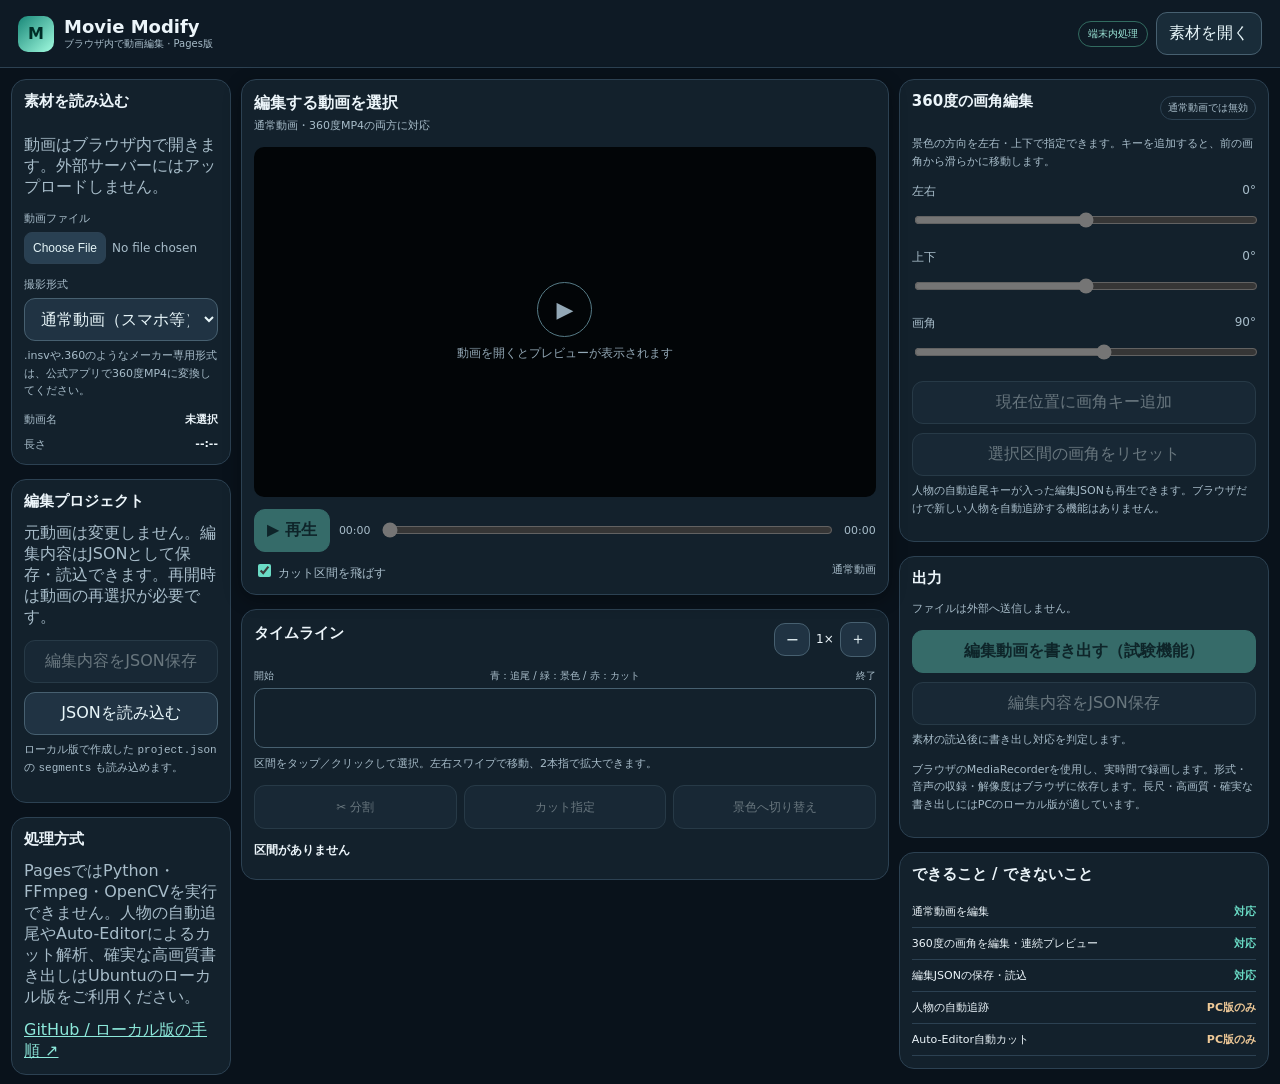
==== docs/index.html @ 2fd2be6a "Add static GitHub Pages video editor for iPhone and desktop" ====
<!doctype html>
<html lang="ja">
<head>
  <meta charset="utf-8">
  <meta name="viewport" content="width=device-width,initial-scale=1,viewport-fit=cover">
  <meta name="color-scheme" content="dark">
  <title>Movie Modify — ブラウザ編集</title>
  <meta name="description" content="動画を外部へ送信せず、スマホとPCで編集できるMovie Modify Pages版。">
  <link rel="stylesheet" href="./pages.css">
</head>
<body>
<header class="topbar">
  <div class="brand"><div class="mark">M</div><div><strong>Movie Modify</strong><small>ブラウザ内で動画編集 · Pages版</small></div></div>
  <div class="top-actions"><span class="local-pill">端末内処理</span><button id="openFile" class="subtle">素材を開く</button></div>
</header>
<div class="app-layout">
  <aside class="sidebar" id="sidebar">
    <section class="panel">
      <div class="panel-heading"><h2>素材を読み込む</h2><button id="closeLibrary" class="subtle mobile-library">閉じる</button></div>
      <p class="muted">動画はブラウザ内で開きます。外部サーバーにはアップロードしません。</p>
      <label class="input-label" for="fileInput">動画ファイル</label>
      <input id="fileInput" type="file" accept="video/*,.mp4,.mov,.m4v,.webm,.mkv">
      <label class="input-label" for="projection">撮影形式</label>
      <select id="projection"><option value="flat">通常動画（スマホ等）</option><option value="equirect">360度動画（2:1 MP4）</option></select>
      <p class="small muted">.insvや.360のようなメーカー専用形式は、公式アプリで360度MP4に変換してください。</p>
      <div class="info-grid"><div><span>動画名</span><strong id="fileName">未選択</strong></div><div><span>長さ</span><strong id="durationText">--:--</strong></div></div>
    </section>
    <section class="panel">
      <h2>編集プロジェクト</h2>
      <p class="muted">元動画は変更しません。編集内容はJSONとして保存・読込できます。再開時は動画の再選択が必要です。</p>
      <div class="stack-actions"><button id="saveJson" disabled>編集内容をJSON保存</button><label class="file-button" for="projectInput">JSONを読み込む<input id="projectInput" type="file" accept=".json,application/json"></label></div>
      <p class="small muted">ローカル版で作成した <code>project.json</code> の <code>segments</code> も読み込めます。</p>
    </section>
    <section class="panel desktop-info">
      <h2>処理方式</h2>
      <p class="muted">PagesではPython・FFmpeg・OpenCVを実行できません。人物の自動追尾やAuto-Editorによるカット解析、確実な高画質書き出しはUbuntuのローカル版をご利用ください。</p>
      <a href="https://github.com/kameusagiyahoo/movie_modify" rel="noopener noreferrer" target="_blank">GitHub / ローカル版の手順 ↗</a>
    </section>
  </aside>
  <main class="workspace">
    <section class="viewer panel">
      <div class="viewer-heading"><div><h1 id="projectTitle">編集する動画を選択</h1><p id="videoInfo" class="small muted">通常動画・360度MP4の両方に対応</p></div><button class="subtle mobile-library" id="toggleLibrary">素材 / JSON</button></div>
      <div class="player-surface" id="playerSurface">
        <div class="empty-state" id="emptyState"><div class="play-circle">▶</div><p>動画を開くとプレビューが表示されます</p></div>
        <video id="sourceVideo" playsinline preload="metadata" crossorigin="anonymous"></video>
        <canvas id="previewCanvas" width="960" height="540"></canvas>
      </div>
      <div class="playback">
        <button id="playPause" class="primary" disabled>▶ 再生</button>
        <span id="currentTime" class="clock">00:00</span><input id="seek" type="range" value="0" step="0.05" min="0" max="1" disabled aria-label="再生位置">
        <span id="totalTime" class="clock">00:00</span>
      </div>
      <div class="playback-options"><label><input id="skipCuts" type="checkbox" checked> カット区間を飛ばす</label><span id="viewerMode" class="small muted">通常動画</span></div>
    </section>
    <nav class="mobile-tabs" aria-label="編集機能" id="mobileTabs"><button data-tab="timeline" class="active">タイムライン</button><button data-tab="camera">画角</button><button data-tab="output">保存・出力</button></nav>
    <section class="panel timeline-panel" data-panel="timeline">
      <div class="panel-heading"><h2>タイムライン</h2><div class="zoom"><button id="zoomOut" aria-label="縮小">−</button><span id="zoomText">1×</span><button id="zoomIn" aria-label="拡大">＋</button></div></div>
      <div class="ruler"><span>開始</span><span>青：追尾 / 緑：景色 / 赤：カット</span><span>終了</span></div>
      <div class="timeline-viewport" id="timelineViewport"><div class="timeline" id="timeline"></div></div>
      <div class="muted small timeline-note">区間をタップ／クリックして選択。左右スワイプで移動、2本指で拡大できます。</div>
      <div class="edit-actions"><button id="split" disabled>✂ 分割</button><button id="toggleKeep" disabled>カット指定</button><button id="scenery" disabled>景色へ切り替え</button></div>
      <div class="segment-meta"><strong id="selectionInfo">区間がありません</strong><span id="summaryInfo" class="small muted"></span></div>
      <div id="segmentList" class="segment-list"></div>
    </section>
  </main>
  <aside class="inspector">
    <section class="panel camera-panel" data-panel="camera">
      <div class="panel-heading"><h2>360度の画角編集</h2><span class="chip" id="angleChip">通常動画では無効</span></div>
      <p class="small muted">景色の方向を左右・上下で指定できます。キーを追加すると、前の画角から滑らかに移動します。</p>
      <div class="field"><label for="yaw">左右 <output id="yawLabel">0°</output></label><input id="yaw" type="range" min="-180" max="180" step="1" value="0" disabled></div>
      <div class="field"><label for="pitch">上下 <output id="pitchLabel">0°</output></label><input id="pitch" type="range" min="-85" max="85" step="1" value="0" disabled></div>
      <div class="field"><label for="fov">画角 <output id="fovLabel">90°</output></label><input id="fov" type="range" min="40" max="130" step="1" value="90" disabled></div>
      <div class="stack-actions"><button id="setKey" disabled>現在位置に画角キー追加</button><button id="resetView" disabled>選択区間の画角をリセット</button></div>
      <p class="small muted">人物の自動追尾キーが入った編集JSONも再生できます。ブラウザだけで新しい人物を自動追跡する機能はありません。</p>
    </section>
    <section class="panel output-panel" data-panel="output">
      <h2>出力</h2><p class="small muted">ファイルは外部へ送信しません。</p>
      <div class="stack-actions"><button id="exportVideo" class="primary" disabled>編集動画を書き出す（試験機能）</button><button id="saveJsonBottom" disabled>編集内容をJSON保存</button></div>
      <p id="exportSupport" class="small muted">ブラウザの動画録画対応を確認中です。</p>
      <p class="small muted">ブラウザのMediaRecorderを使用し、実時間で録画します。形式・音声の収録・解像度はブラウザに依存します。長尺・高画質・確実な書き出しにはPCのローカル版が適しています。</p>
      <a id="downloadVideo" class="download hidden" download>完成動画を保存</a>
    </section>
    <section class="panel">
      <h2>できること / できないこと</h2>
      <div class="feature-row"><span>通常動画を編集</span><b>対応</b></div><div class="feature-row"><span>360度の画角を編集・連続プレビュー</span><b>対応</b></div><div class="feature-row"><span>編集JSONの保存・読込</span><b>対応</b></div><div class="feature-row"><span>人物の自動追跡</span><b class="limited">PC版のみ</b></div><div class="feature-row"><span>Auto-Editor自動カット</span><b class="limited">PC版のみ</b></div>
    </section>
  </aside>
</div>
<footer class="mobile-actions" id="mobileActions"><button data-action="split">分割</button><button data-action="cut">残す／カット</button><button data-action="scenery">景色</button><button data-action="save" class="primary">JSON保存</button></footer>
<div id="status" class="status hidden" role="status"></div>
<script src="./live_preview.js"></script>
<script src="./pages.js" defer></script>
</body>
</html>
---- docs/pages.css ----
:root{color-scheme:dark;font-family:system-ui,-apple-system,"Hiragino Kaku Gothic ProN",Meiryo,sans-serif;background:#09121b;color:#ecf5fa;--panel:#13212c;--edge:#2c4152;--muted:#a8bdca;--mint:#6adbc5;--blue:#3978ac;--green:#268879;--red:#884d56}
*{box-sizing:border-box}body{margin:0;min-height:100vh}button,input,select{font:inherit}button,select,.file-button{background:#203343;color:#e9f7fa;border:1px solid #476070;border-radius:11px;padding:10px 12px;cursor:pointer}button:hover,.file-button:hover{border-color:var(--mint)}button:disabled{opacity:.4;cursor:default}button.primary{background:var(--mint);color:#082b27;border-color:var(--mint);font-weight:750}button.subtle{background:#192c39}button:focus-visible,input:focus-visible,select:focus-visible{outline:2px solid var(--mint);outline-offset:2px}a{color:#8ce8da}code{font-family:ui-monospace,monospace}h1,h2,p{margin:0}h1{font-size:16px;line-height:1.4}h2{font-size:15px;margin-bottom:12px}.muted{color:var(--muted)}.small{font-size:11px;line-height:1.6}.topbar{display:flex;justify-content:space-between;gap:12px;align-items:center;padding:12px 18px;border-bottom:1px solid var(--edge);background:#0e1a25}.brand{display:flex;align-items:center;gap:10px}.brand strong{display:block;font-size:18px}.brand small{display:block;font-size:10px;color:var(--muted)}.mark{display:grid;place-items:center;background:linear-gradient(135deg,#188778,#a2fce0);border-radius:10px;width:36px;height:36px;color:#002d27;font-weight:900}.top-actions{display:flex;gap:8px;align-items:center}.local-pill{font-size:10px;color:#9be5d7;border:1px solid #326b60;padding:5px 9px;border-radius:20px}.app-layout{max-width:1800px;margin:auto;display:grid;grid-template-columns:265px minmax(0,1.65fr) minmax(265px,.75fr);gap:14px;padding:15px}.sidebar,.workspace,.inspector{min-width:0;display:flex;flex-direction:column;gap:14px}.panel{min-width:0;border:1px solid var(--edge);background:var(--panel);border-radius:15px;padding:14px}.panel>p{margin:6px 0 12px}.input-label{display:block;font-size:11px;color:var(--muted);margin:13px 0 6px}input[type=file],select{width:100%;min-width:0}input[type=file]{font-size:12px;color:var(--muted)}input[type=file]::file-selector-button{padding:8px;background:#294052;color:#e4f4f7;border:1px solid var(--edge);border-radius:8px;margin-right:6px}.info-grid{display:grid;gap:10px;margin-top:12px}.info-grid div{display:flex;justify-content:space-between;gap:8px}.info-grid span{color:var(--muted);font-size:11px}.info-grid strong{font-size:11px;overflow-wrap:anywhere;text-align:right}.stack-actions{display:grid;gap:9px}.stack-actions button,.stack-actions label{width:100%;text-align:center}.file-button{display:block;position:relative}.file-button input{position:absolute;opacity:0;width:1px;height:1px;pointer-events:none}.viewer-heading,.panel-heading{display:flex;justify-content:space-between;align-items:center;gap:8px;margin-bottom:12px}.viewer-heading p{margin-top:3px}.viewer-heading h1{overflow-wrap:anywhere}.viewer{position:sticky;top:12px;z-index:2;box-shadow:0 5px 18px #0005}.player-surface{aspect-ratio:16/9;background:#020507;position:relative;border-radius:10px;overflow:hidden;display:grid;place-items:center}#sourceVideo,#previewCanvas{position:absolute;inset:0;width:100%;height:100%;object-fit:contain}#sourceVideo{display:none}#previewCanvas{display:none}.player-surface.flat #sourceVideo{display:block}.player-surface.equirect #previewCanvas{display:block}.player-surface.equirect #sourceVideo{display:block;opacity:0;width:1px;height:1px;pointer-events:none}.empty-state{text-align:center;color:#93a8b6;padding:20px;font-size:12px}.play-circle{display:grid;place-items:center;border:1px solid #567b86;border-radius:50%;width:55px;height:55px;margin:0 auto 8px;font-size:22px}.playback{display:flex;gap:9px;align-items:center;margin-top:12px}.playback input[type=range]{flex:1;min-width:0}.clock{font-size:11px;color:var(--muted);white-space:nowrap;font-variant-numeric:tabular-nums}.playback-options{display:flex;justify-content:space-between;gap:8px;margin-top:9px;font-size:12px;color:var(--muted)}.playback-options input{accent-color:var(--mint)}.zoom{display:flex;align-items:center;gap:6px}.zoom button{padding:6px 9px;min-width:36px}.zoom span{font-size:12px;font-variant-numeric:tabular-nums}.ruler{display:flex;justify-content:space-between;color:var(--muted);font-size:10px;margin:12px 0 5px}.timeline-viewport{overflow-x:auto;overflow-y:hidden;overscroll-behavior-x:contain;border:1px solid #476070;border-radius:10px;scrollbar-width:thin;touch-action:pan-x}.timeline{height:58px;min-width:100%;display:flex;position:relative}.clip{position:relative;border:0;border-right:1px solid #0a1721;border-radius:0;min-height:58px;display:grid;place-items:center;white-space:nowrap;font-size:10px;padding:0;min-width:1px;flex:none;background:var(--green);color:#fff;overflow:hidden}.clip.follow{background:var(--blue)}.clip.cut{background:var(--red)}.clip.selected{outline:3px solid #e6f7f4;outline-offset:-3px}.clip span{pointer-events:none}.playhead{position:absolute;height:100%;width:2px;background:#fff;top:0;left:0;pointer-events:none;z-index:3;box-shadow:0 0 1px #000}.playhead:before{content:"";position:absolute;top:0;left:-4px;width:10px;height:10px;background:#fff;border-radius:2px}.timeline-note{margin-top:7px}.edit-actions{display:grid;grid-template-columns:repeat(3,minmax(0,1fr));gap:7px;margin:13px 0}.edit-actions button{min-height:44px;padding:9px 3px;font-size:12px}.segment-meta{display:flex;justify-content:space-between;align-items:center;gap:8px;margin-bottom:8px}.segment-meta strong{font-size:12px}.segment-list{display:grid;gap:5px;max-height:250px;overflow:auto}.segment-item{display:grid;grid-template-columns:26px 1fr auto;align-items:center;gap:6px;font-size:12px;text-align:left;min-height:42px;padding:8px}.segment-item.selected{border-color:var(--mint)}.segment-item small{color:var(--muted)}.camera-panel .field{display:grid;gap:4px;margin:13px 0}.field label{display:flex;justify-content:space-between;color:var(--muted);font-size:12px}.field input{width:100%;accent-color:var(--mint);min-height:28px}.chip{border:1px solid var(--edge);padding:4px 7px;border-radius:20px;font-size:10px;color:var(--muted)}.download{display:block;padding:12px;text-align:center;border-radius:9px;background:#214d44;margin-top:12px}.feature-row{display:flex;justify-content:space-between;gap:10px;font-size:11px;padding:8px 0;border-bottom:1px solid var(--edge)}.feature-row b{color:var(--mint);white-space:nowrap}.feature-row .limited{color:#efc997}.hidden{display:none!important}.status{position:fixed;z-index:50;left:50%;bottom:28px;transform:translateX(-50%);max-width:calc(100vw - 30px);background:#17413a;color:#fff;border:1px solid var(--mint);padding:12px 16px;border-radius:12px;font-size:12px;box-shadow:0 7px 25px #000a}.mobile-tabs,.mobile-actions,.mobile-library{display:none}.viewer #projectTitle{max-width:55ch}
@media(max-width:1300px){.app-layout{grid-template-columns:220px minmax(0,1.4fr) minmax(245px,.8fr);gap:10px;padding:11px}.panel{padding:12px}}
@media(max-width:1000px){.app-layout{grid-template-columns:220px 1fr}.inspector{grid-column:2;display:grid;grid-template-columns:1fr 1fr}.viewer{position:relative;top:auto}}
@media(max-width:730px){.topbar{padding:8px 10px}.brand strong{font-size:16px}.brand small{font-size:9px}.mark{width:31px;height:31px}.local-pill{display:none}.top-actions button{padding:8px;font-size:11px}.app-layout{display:flex;flex-direction:column;padding:9px 9px calc(92px + env(safe-area-inset-bottom));gap:7px}.sidebar{display:none}body.library-open .sidebar{display:flex;position:fixed;z-index:40;top:0;bottom:0;right:0;left:0;background:#09121b;padding:16px 12px;overflow:auto}.workspace,.inspector{display:contents}.panel{padding:12px;border-radius:12px}.viewer{order:1;position:sticky;top:0;z-index:18;padding:8px;background:#0d1d29;box-shadow:0 5px 20px #0008}.viewer-heading{margin-bottom:7px}.viewer-heading h1{font-size:13px}.viewer-heading p{font-size:10px}.viewer .player-surface{max-height:37vh}.viewer .playback{margin-top:7px}.viewer .playback button{min-width:70px;padding:9px 5px}.mobile-library{display:block;font-size:11px;white-space:nowrap}.mobile-tabs{display:grid;order:2;grid-template-columns:repeat(3,1fr);gap:5px}.mobile-tabs button{min-height:43px;padding:8px 3px;font-size:12px}.mobile-tabs .active{background:var(--mint);color:#092824;font-weight:750}.timeline-panel{order:3}.camera-panel{order:4}.output-panel{order:5}.inspector>.panel:last-child{display:none}body[data-tab="timeline"] .camera-panel,body[data-tab="timeline"] .output-panel,body[data-tab="camera"] .timeline-panel,body[data-tab="camera"] .output-panel,body[data-tab="output"] .timeline-panel,body[data-tab="output"] .camera-panel{display:none}.timeline{height:64px}.clip{min-height:64px}.segment-list{max-height:240px}.edit-actions{display:none}.mobile-actions{position:fixed;z-index:30;left:0;right:0;bottom:0;display:grid;grid-template-columns:repeat(4,1fr);gap:5px;padding:8px max(9px,env(safe-area-inset-right)) calc(8px + env(safe-area-inset-bottom)) max(9px,env(safe-area-inset-left));background:#0f202be8;backdrop-filter:blur(12px);border-top:1px solid var(--edge)}.mobile-actions button{padding:7px 3px;min-height:44px;font-size:11px}.status{bottom:calc(84px + env(safe-area-inset-bottom))}}
@media(max-width:390px){.playback{gap:5px}.clock{font-size:10px}.viewer-heading p{display:none}}
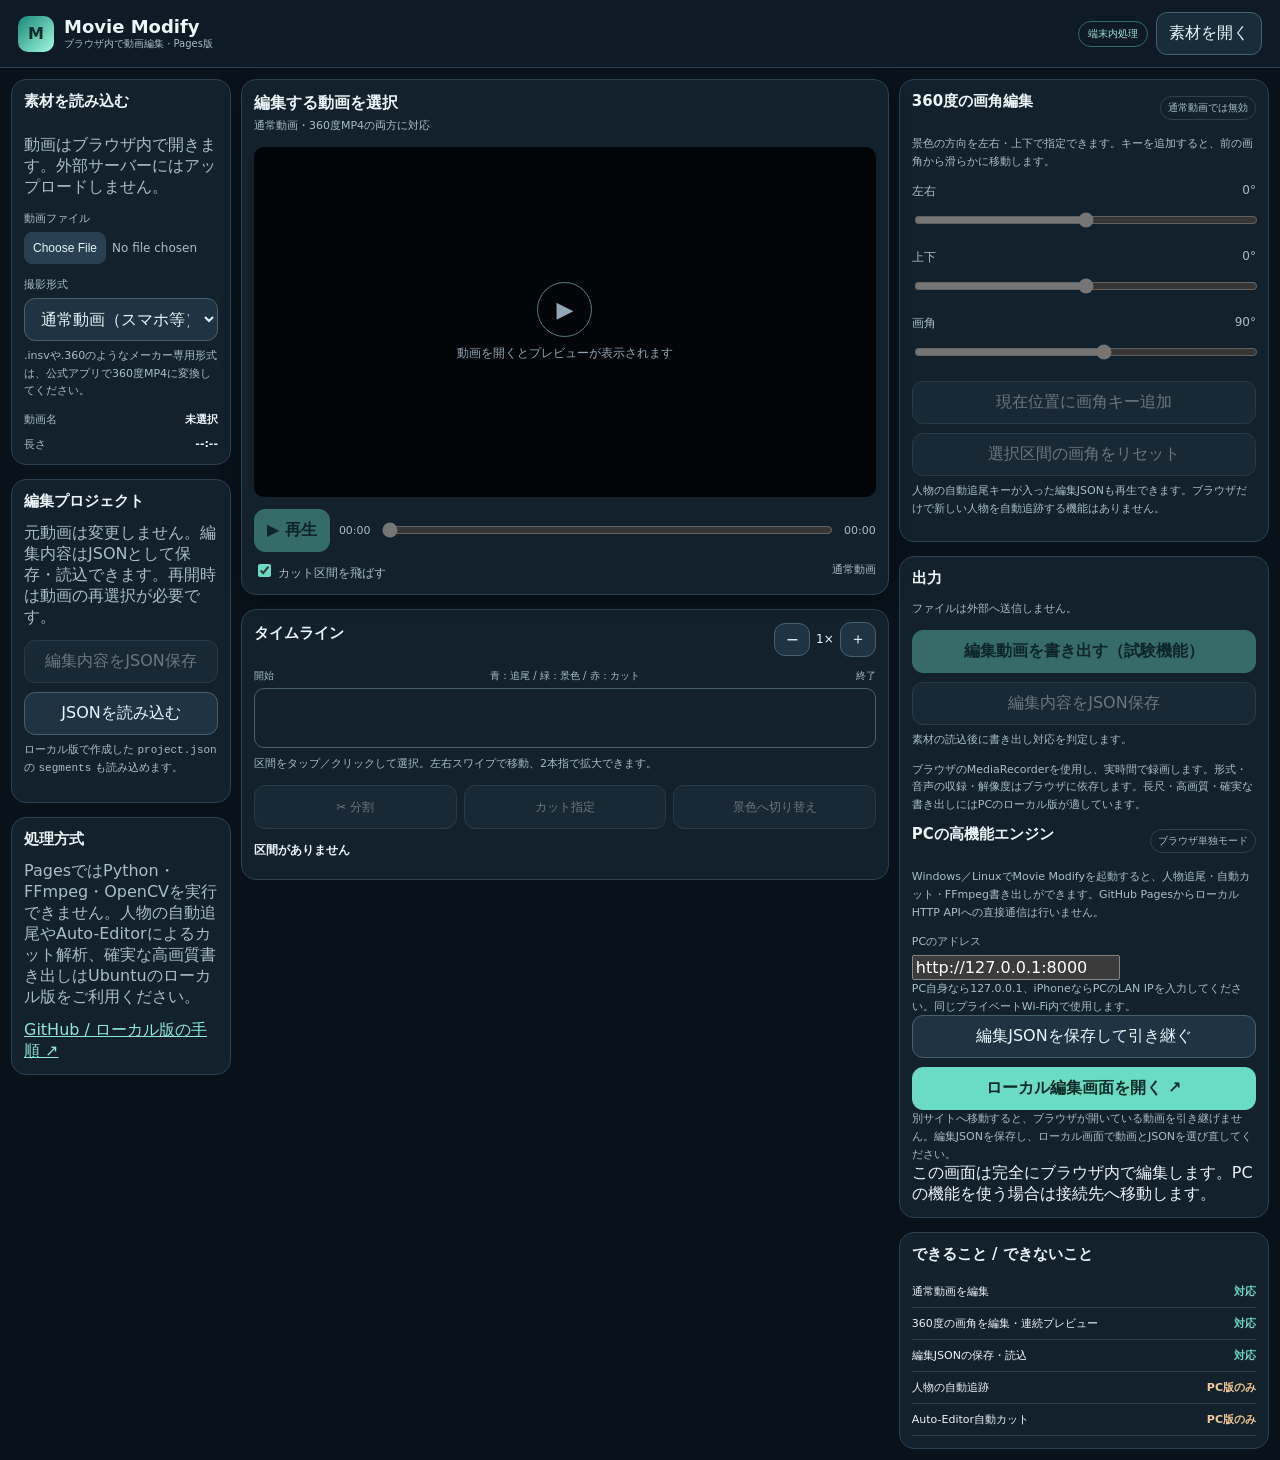
==== commit aea6eb62: "Add explicit PC connection and native processing controls to Pages editor" ====
--- a/docs/index.html
+++ b/docs/index.html
@@ -79,6 +79,40 @@
       <p id="exportSupport" class="small muted">ブラウザの動画録画対応を確認中です。</p>
       <p class="small muted">ブラウザのMediaRecorderを使用し、実時間で録画します。形式・音声の収録・解像度はブラウザに依存します。長尺・高画質・確実な書き出しにはPCのローカル版が適しています。</p>
       <a id="downloadVideo" class="download hidden" download>完成動画を保存</a>
+      <section id="bridgePanel" class="bridge-panel" aria-labelledby="bridgeHeading">
+        <div class="panel-heading"><h2 id="bridgeHeading">PCの高機能エンジン</h2>
+        <span class="chip" id="bridgeBadge">接続モードを判定中</span></div>
+        <div id="bridgePages">
+          <p class="small muted">Windows／LinuxでMovie Modifyを起動すると、人物追尾・自動カット・FFmpeg書き出しができます。GitHub PagesからローカルHTTP APIへの直接通信は行いません。</p>
+          <label class="input-label" for="bridgeAddress">PCのアドレス</label>
+          <input id="bridgeAddress" type="text" value="http://127.0.0.1:8000" placeholder="例 http://192.168.1.10:8000" autocomplete="off">
+          <p class="small muted">PC自身なら127.0.0.1、iPhoneならPCのLAN IPを入力してください。同じプライベートWi-Fi内で使用します。</p>
+          <div class="stack-actions">
+            <button id="bridgeSaveFirst" type="button">編集JSONを保存して引き継ぐ</button>
+            <button id="bridgeOpen" class="primary" type="button">ローカル編集画面を開く ↗</button>
+          </div>
+          <p class="small muted">別サイトへ移動すると、ブラウザが開いている動画を引き継げません。編集JSONを保存し、ローカル画面で動画とJSONを選び直してください。</p>
+        </div>
+        <div id="bridgeNative" hidden>
+          <p class="small muted">この画面はPCのローカルサーバーから配信されています。明示的に同期した元動画と編集JSONを、PC側で処理できます。</p>
+          <div class="stack-actions">
+            <button id="bridgeSync" type="button">動画と編集をPCに同期</button>
+            <label class="input-label" for="bridgeSize">FFmpeg書き出し解像度</label>
+            <select id="bridgeSize"><option value="720p">720p（軽量）</option><option value="1080p">1080p（高画質）</option></select>
+            <button id="bridgeExport" class="primary" type="button">PCで高画質MP4を生成</button>
+            <a id="bridgeDownload" class="download" href="#" hidden>完成したMP4をダウンロード</a>
+            <button id="bridgeOpenEditor" type="button">人物追尾・自動カットの詳細編集 ↗</button>
+            <button id="bridgePull" type="button">PC側の編集結果をこの画面に取得</button>
+          </div>
+          <div id="bridgeLogin" hidden>
+            <label class="input-label" for="bridgePassword">PCサーバーのアクセス用パスフレーズ</label>
+            <input type="password" id="bridgePassword" autocomplete="current-password">
+            <button type="button" id="bridgeLoginButton">接続を認証</button>
+          </div>
+          <p class="small muted">同期すると動画が現在のPCにコピーされます。Wi-FiでHTTPを使う場合、通信は暗号化されません。機密性が必要ならHTTPSや信頼できるVPNを使用してください。</p>
+        </div>
+        <p id="bridgeStatus" class="bridge-status" role="status" aria-live="polite"></p>
+      </section>
     </section>
     <section class="panel">
       <h2>できること / できないこと</h2>
@@ -90,5 +124,6 @@
 <div id="status" class="status hidden" role="status"></div>
 <script src="./live_preview.js"></script>
 <script src="./pages.js" defer></script>
+<script src="./bridge_client.js" defer></script>
 </body>
 </html>
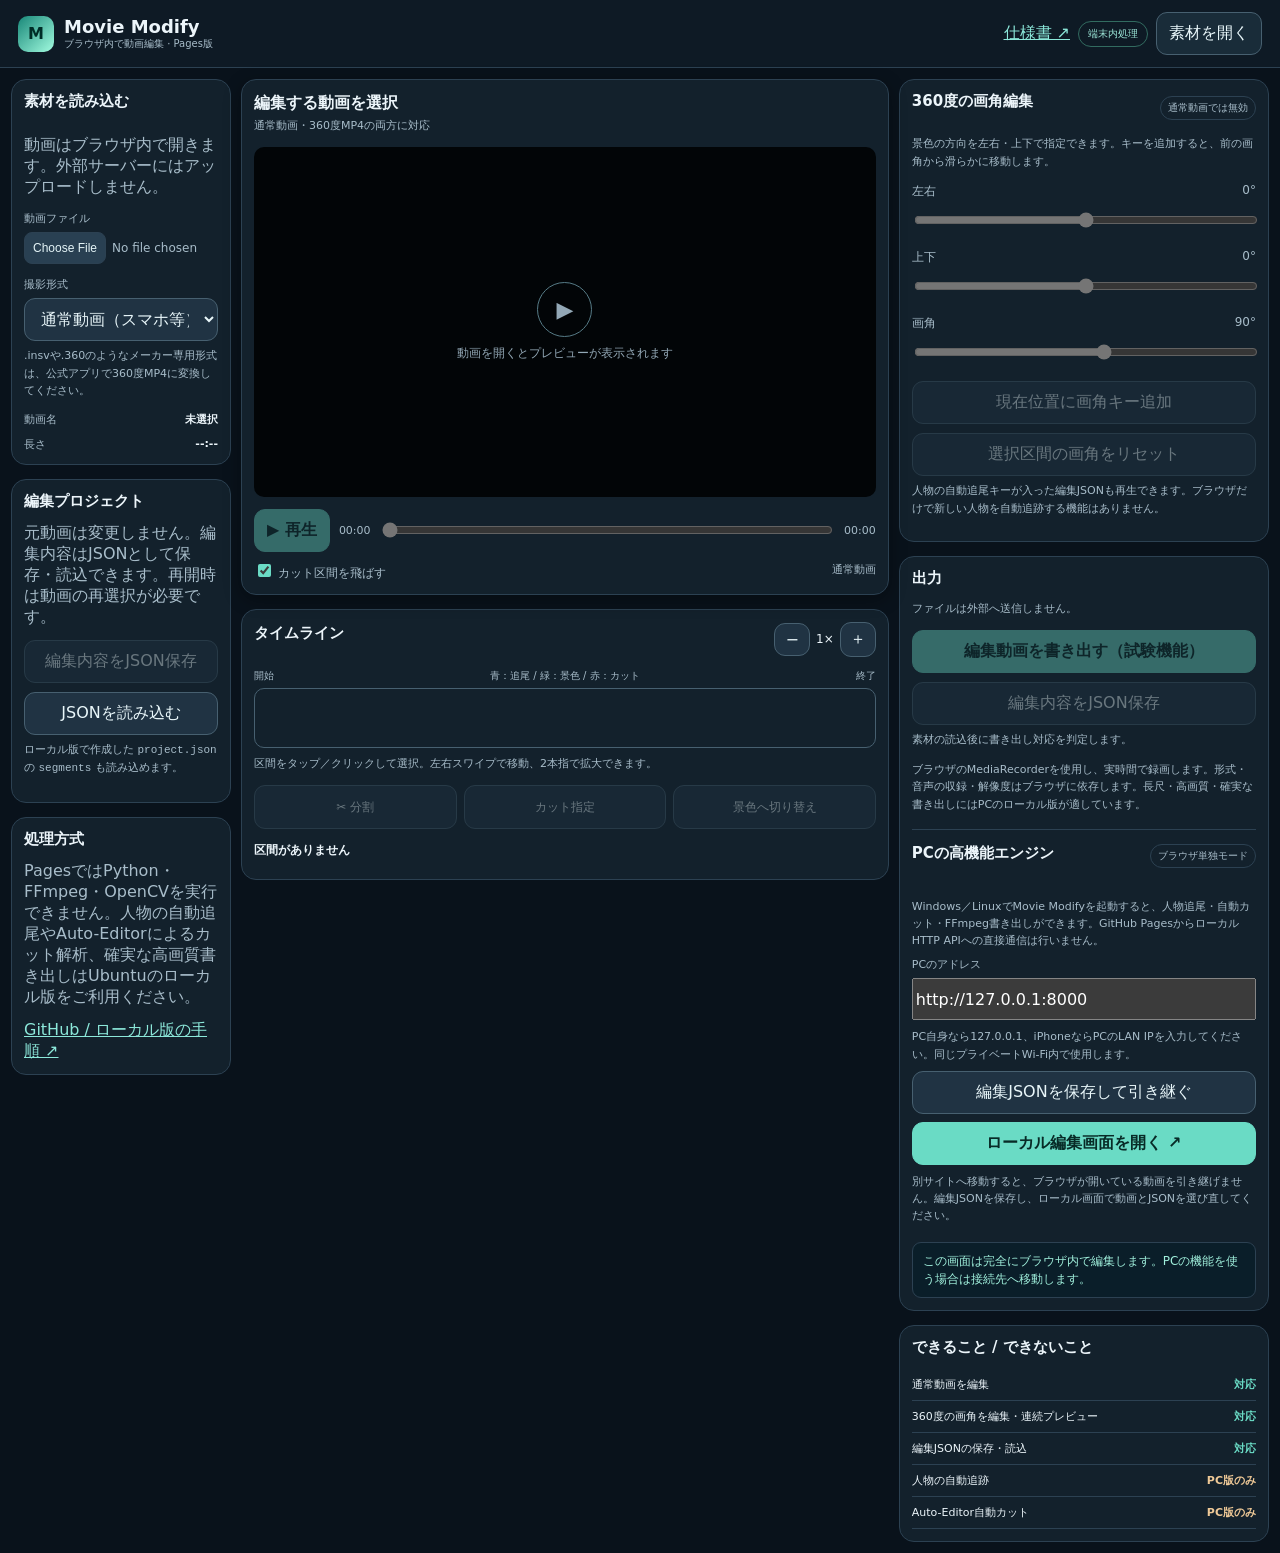
==== commit fa43f606: "Add direct specification link to GitHub Pages editor header" ====
--- a/docs/index.html
+++ b/docs/index.html
@@ -11,7 +11,7 @@
 <body>
 <header class="topbar">
   <div class="brand"><div class="mark">M</div><div><strong>Movie Modify</strong><small>ブラウザ内で動画編集 · Pages版</small></div></div>
-  <div class="top-actions"><span class="local-pill">端末内処理</span><button id="openFile" class="subtle">素材を開く</button></div>
+  <div class="top-actions"><a class="spec-link" href="https://github.com/kameusagiyahoo/movie_modify/blob/main/docs/SPECIFICATION.md" target="_blank" rel="noopener noreferrer" aria-label="統合仕様書を開く">仕様書 ↗</a><span class="local-pill">端末内処理</span><button id="openFile" class="subtle">素材を開く</button></div>
 </header>
 <div class="app-layout">
   <aside class="sidebar" id="sidebar">
--- a/docs/pages.css
+++ b/docs/pages.css
@@ -3,4 +3,19 @@
 @media(max-width:1300px){.app-layout{grid-template-columns:220px minmax(0,1.4fr) minmax(245px,.8fr);gap:10px;padding:11px}.panel{padding:12px}}
 @media(max-width:1000px){.app-layout{grid-template-columns:220px 1fr}.inspector{grid-column:2;display:grid;grid-template-columns:1fr 1fr}.viewer{position:relative;top:auto}}
 @media(max-width:730px){.topbar{padding:8px 10px}.brand strong{font-size:16px}.brand small{font-size:9px}.mark{width:31px;height:31px}.local-pill{display:none}.top-actions button{padding:8px;font-size:11px}.app-layout{display:flex;flex-direction:column;padding:9px 9px calc(92px + env(safe-area-inset-bottom));gap:7px}.sidebar{display:none}body.library-open .sidebar{display:flex;position:fixed;z-index:40;top:0;bottom:0;right:0;left:0;background:#09121b;padding:16px 12px;overflow:auto}.workspace,.inspector{display:contents}.panel{padding:12px;border-radius:12px}.viewer{order:1;position:sticky;top:0;z-index:18;padding:8px;background:#0d1d29;box-shadow:0 5px 20px #0008}.viewer-heading{margin-bottom:7px}.viewer-heading h1{font-size:13px}.viewer-heading p{font-size:10px}.viewer .player-surface{max-height:37vh}.viewer .playback{margin-top:7px}.viewer .playback button{min-width:70px;padding:9px 5px}.mobile-library{display:block;font-size:11px;white-space:nowrap}.mobile-tabs{display:grid;order:2;grid-template-columns:repeat(3,1fr);gap:5px}.mobile-tabs button{min-height:43px;padding:8px 3px;font-size:12px}.mobile-tabs .active{background:var(--mint);color:#092824;font-weight:750}.timeline-panel{order:3}.camera-panel{order:4}.output-panel{order:5}.inspector>.panel:last-child{display:none}body[data-tab="timeline"] .camera-panel,body[data-tab="timeline"] .output-panel,body[data-tab="camera"] .timeline-panel,body[data-tab="camera"] .output-panel,body[data-tab="output"] .timeline-panel,body[data-tab="output"] .camera-panel{display:none}.timeline{height:64px}.clip{min-height:64px}.segment-list{max-height:240px}.edit-actions{display:none}.mobile-actions{position:fixed;z-index:30;left:0;right:0;bottom:0;display:grid;grid-template-columns:repeat(4,1fr);gap:5px;padding:8px max(9px,env(safe-area-inset-right)) calc(8px + env(safe-area-inset-bottom)) max(9px,env(safe-area-inset-left));background:#0f202be8;backdrop-filter:blur(12px);border-top:1px solid var(--edge)}.mobile-actions button{padding:7px 3px;min-height:44px;font-size:11px}.status{bottom:calc(84px + env(safe-area-inset-bottom))}}
-@media(max-width:390px){.playback{gap:5px}.clock{font-size:10px}.viewer-heading p{display:none}}+@media(max-width:390px){.playback{gap:5px}.clock{font-size:10px}.viewer-heading p{display:none}}
+
+/* Optional native-bridge controls, visible inside the Output tab on mobile. */
+.bridge-panel{margin-top:16px;padding-top:14px;border-top:1px solid var(--edge);display:grid;gap:10px}
+.bridge-panel [hidden]{display:none!important}
+.bridge-panel .panel-heading{align-items:flex-start;gap:8px;flex-wrap:wrap}
+.bridge-panel h2{margin:0}
+.bridge-panel .stack-actions{display:grid;gap:8px;margin:8px 0}
+.bridge-panel input,.bridge-panel select{width:100%;min-height:42px;min-width:0}
+.bridge-panel button{min-height:42px;width:100%}
+.bridge-panel .small{margin:8px 0;line-height:1.55}
+.bridge-panel .input-label{display:block;margin-top:8px}
+.bridge-status{padding:9px 10px;border:1px solid var(--edge);background:#0a1e29;
+  border-radius:9px;font-size:12px;line-height:1.5;color:#a0f0dc;overflow-wrap:anywhere}
+.bridge-status.error{color:#ffb7b4;border-color:#96555b}
+#bridgeDownload{display:block;border-radius:10px;padding:10px;background:#25534b}
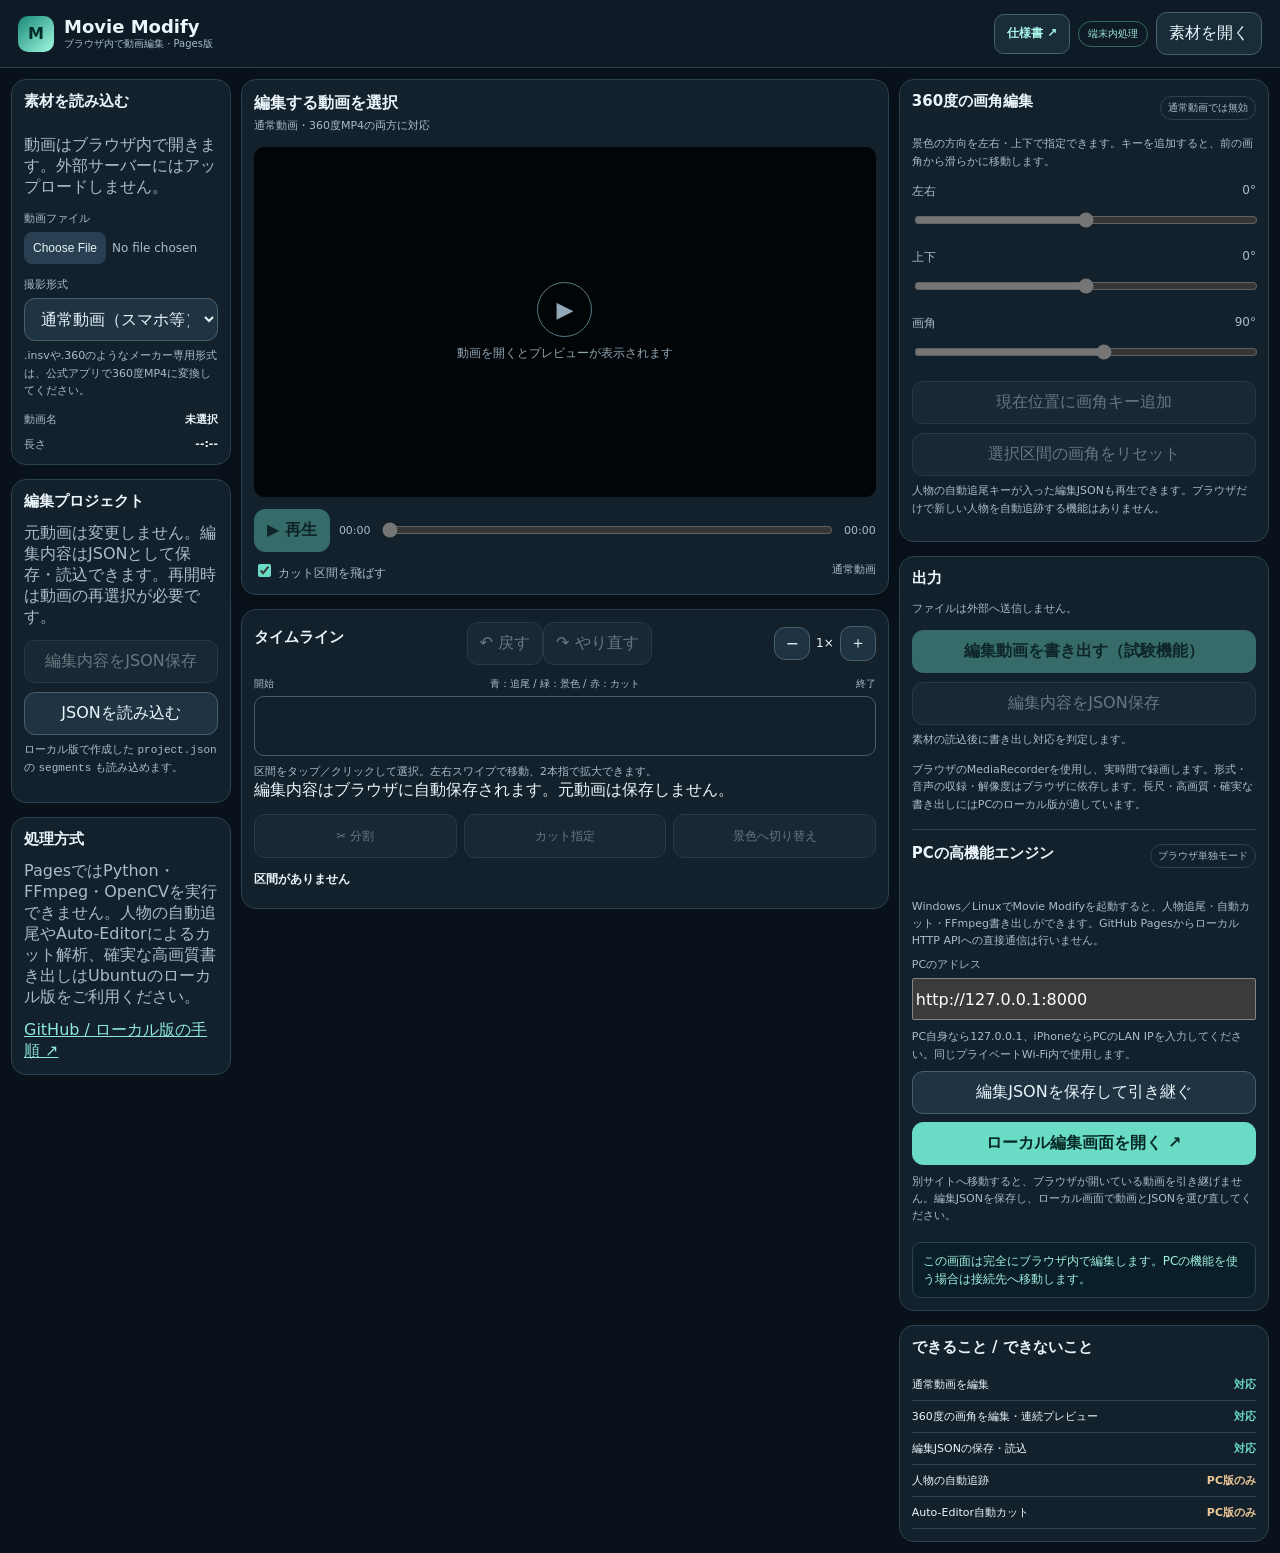
==== commit 9e4af874: "Add visible undo redo and autosave status to iPhone and desktop Studio" ====
--- a/docs/index.html
+++ b/docs/index.html
@@ -54,10 +54,10 @@
     </section>
     <nav class="mobile-tabs" aria-label="編集機能" id="mobileTabs"><button data-tab="timeline" class="active">タイムライン</button><button data-tab="camera">画角</button><button data-tab="output">保存・出力</button></nav>
     <section class="panel timeline-panel" data-panel="timeline">
-      <div class="panel-heading"><h2>タイムライン</h2><div class="zoom"><button id="zoomOut" aria-label="縮小">−</button><span id="zoomText">1×</span><button id="zoomIn" aria-label="拡大">＋</button></div></div>
+      <div class="panel-heading"><h2>タイムライン</h2><div class="history-actions"><button id="editUndo" type="button" disabled aria-label="元に戻す">↶ 戻す</button><button id="editRedo" type="button" disabled aria-label="やり直す">↷ やり直す</button></div><div class="zoom"><button id="zoomOut" aria-label="縮小">−</button><span id="zoomText">1×</span><button id="zoomIn" aria-label="拡大">＋</button></div></div>
       <div class="ruler"><span>開始</span><span>青：追尾 / 緑：景色 / 赤：カット</span><span>終了</span></div>
       <div class="timeline-viewport" id="timelineViewport"><div class="timeline" id="timeline"></div></div>
-      <div class="muted small timeline-note">区間をタップ／クリックして選択。左右スワイプで移動、2本指で拡大できます。</div>
+      <div class="muted small timeline-note">区間をタップ／クリックして選択。左右スワイプで移動、2本指で拡大できます。</div><div class="edit-safety" id="editSafety" role="status" aria-live="polite">編集内容はブラウザに自動保存されます。元動画は保存しません。</div>
       <div class="edit-actions"><button id="split" disabled>✂ 分割</button><button id="toggleKeep" disabled>カット指定</button><button id="scenery" disabled>景色へ切り替え</button></div>
       <div class="segment-meta"><strong id="selectionInfo">区間がありません</strong><span id="summaryInfo" class="small muted"></span></div>
       <div id="segmentList" class="segment-list"></div>
@@ -123,6 +123,7 @@
 <footer class="mobile-actions" id="mobileActions"><button data-action="split">分割</button><button data-action="cut">残す／カット</button><button data-action="scenery">景色</button><button data-action="save" class="primary">JSON保存</button></footer>
 <div id="status" class="status hidden" role="status"></div>
 <script src="./live_preview.js"></script>
+<script src="./edit_history.js" defer></script>
 <script src="./pages.js" defer></script>
 <script src="./bridge_client.js" defer></script>
 </body>
--- a/docs/pages.css
+++ b/docs/pages.css
@@ -19,3 +19,16 @@
   border-radius:9px;font-size:12px;line-height:1.5;color:#a0f0dc;overflow-wrap:anywhere}
 .bridge-status.error{color:#ffb7b4;border-color:#96555b}
 #bridgeDownload{display:block;border-radius:10px;padding:10px;background:#25534b}
+
+
+/* Keep the canonical spec reachable in desktop and iPhone editor headers. */
+.spec-link{display:inline-flex;align-items:center;justify-content:center;
+  border:1px solid #476070;background:#192c39;border-radius:10px;
+  text-decoration:none;color:#a9f5e7;font-size:12px;font-weight:650;
+  min-height:40px;white-space:nowrap;padding:8px 12px}
+.spec-link:focus-visible{outline:2px solid var(--mint);outline-offset:2px}
+@media(max-width:520px){
+ .top-actions{gap:5px}
+ .top-actions .local-pill{display:none}
+ .spec-link{padding:8px;font-size:11px;min-height:40px}
+}
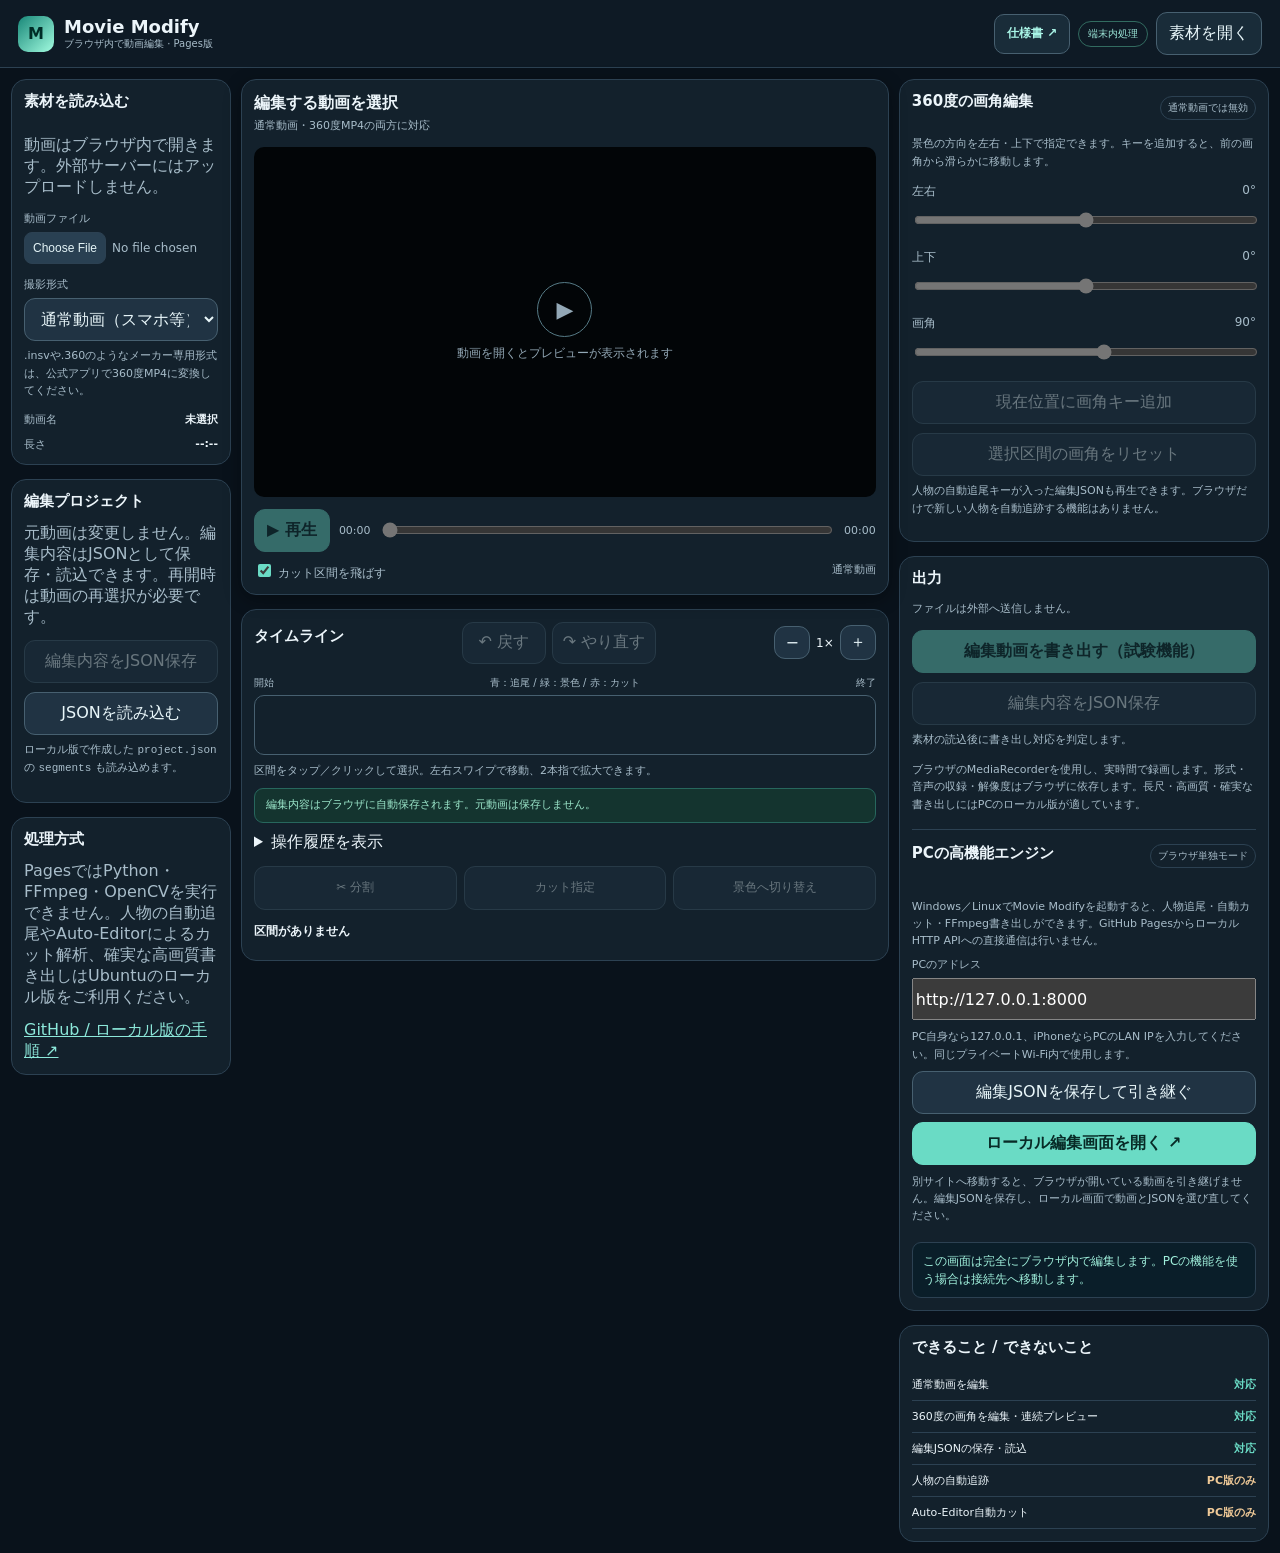
==== commit 6ebc69ab: "Add chronological edit history panel to Pages and Studio" ====
--- a/docs/index.html
+++ b/docs/index.html
@@ -57,7 +57,7 @@
       <div class="panel-heading"><h2>タイムライン</h2><div class="history-actions"><button id="editUndo" type="button" disabled aria-label="元に戻す">↶ 戻す</button><button id="editRedo" type="button" disabled aria-label="やり直す">↷ やり直す</button></div><div class="zoom"><button id="zoomOut" aria-label="縮小">−</button><span id="zoomText">1×</span><button id="zoomIn" aria-label="拡大">＋</button></div></div>
       <div class="ruler"><span>開始</span><span>青：追尾 / 緑：景色 / 赤：カット</span><span>終了</span></div>
       <div class="timeline-viewport" id="timelineViewport"><div class="timeline" id="timeline"></div></div>
-      <div class="muted small timeline-note">区間をタップ／クリックして選択。左右スワイプで移動、2本指で拡大できます。</div><div class="edit-safety" id="editSafety" role="status" aria-live="polite">編集内容はブラウザに自動保存されます。元動画は保存しません。</div>
+      <div class="muted small timeline-note">区間をタップ／クリックして選択。左右スワイプで移動、2本指で拡大できます。</div><div class="edit-safety" id="editSafety" role="status" aria-live="polite">編集内容はブラウザに自動保存されます。元動画は保存しません。</div><details class="edit-history-details"><summary>操作履歴を表示</summary><div id="editHistoryList" class="edit-history-list"></div></details>
       <div class="edit-actions"><button id="split" disabled>✂ 分割</button><button id="toggleKeep" disabled>カット指定</button><button id="scenery" disabled>景色へ切り替え</button></div>
       <div class="segment-meta"><strong id="selectionInfo">区間がありません</strong><span id="summaryInfo" class="small muted"></span></div>
       <div id="segmentList" class="segment-list"></div>
--- a/docs/pages.css
+++ b/docs/pages.css
@@ -31,4 +31,16 @@
  .top-actions{gap:5px}
  .top-actions .local-pill{display:none}
  .spec-link{padding:8px;font-size:11px;min-height:40px}
-}+}
+
+/* R-02: prominent, thumb-sized undo/redo and draft-state feedback. */
+.history-actions{display:flex;gap:6px;align-items:center;flex-wrap:wrap}
+.history-actions button{min-width:84px;min-height:42px;padding:8px 10px}
+.edit-safety{font-size:11px;line-height:1.5;color:#9ce7cb;margin:9px 0;
+  padding:8px 11px;background:#14342f;border:1px solid #27675d;border-radius:9px}
+.edit-safety.error{color:#ffbab8;border-color:#97545b;background:#40272c}
+@media(max-width:730px){
+ .timeline-panel .panel-heading{flex-wrap:wrap;gap:8px}
+ .history-actions{order:3;width:100%}
+ .history-actions button{flex:1}
+}
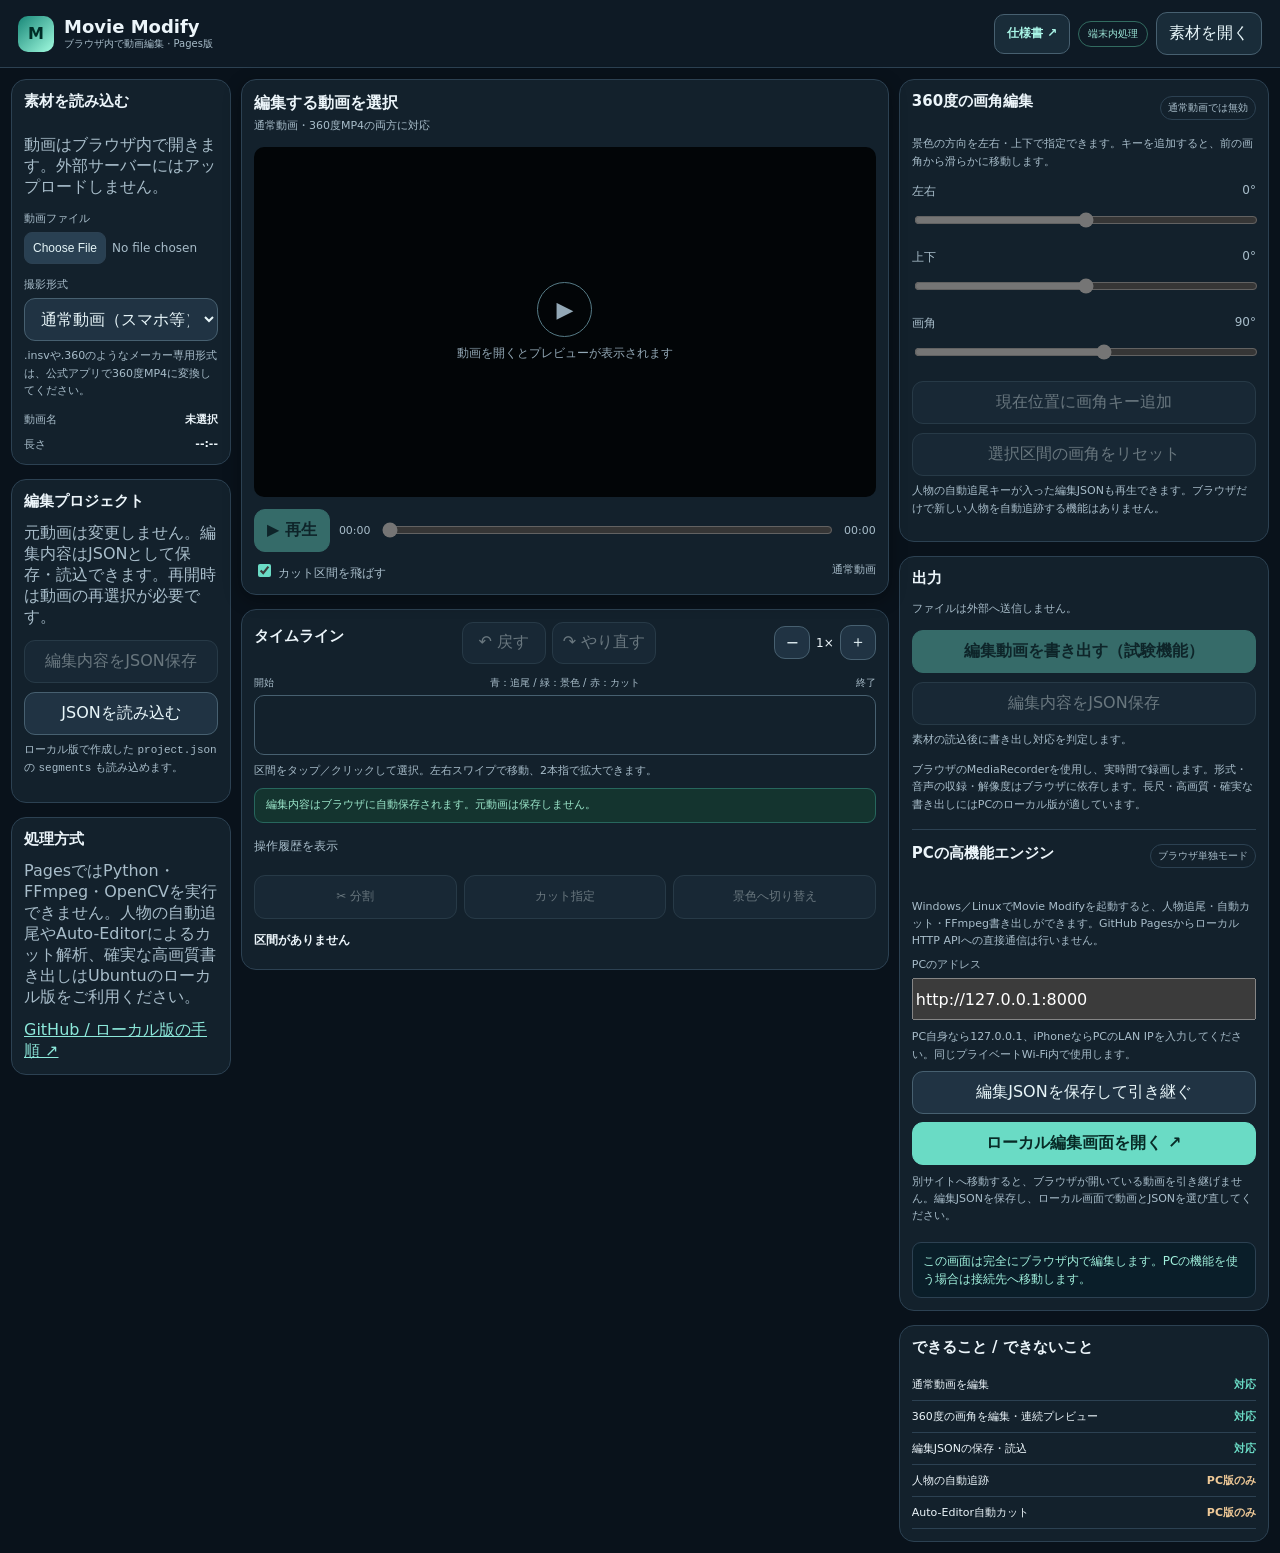
==== commit 0361c47e: "R-04 show visible upload progress and pause control in mobile/desktop Studio" ====
--- a/docs/index.html
+++ b/docs/index.html
@@ -96,7 +96,7 @@
         <div id="bridgeNative" hidden>
           <p class="small muted">この画面はPCのローカルサーバーから配信されています。明示的に同期した元動画と編集JSONを、PC側で処理できます。</p>
           <div class="stack-actions">
-            <button id="bridgeSync" type="button">動画と編集をPCに同期</button>
+            <button id="bridgeSync" type="button">動画と編集をPCに同期</button><progress id="bridgeProgress" max="100" value="0" hidden aria-label="動画の転送進捗"></progress><button id="bridgePause" type="button" hidden>転送を一時停止</button>
             <label class="input-label" for="bridgeSize">FFmpeg書き出し解像度</label>
             <select id="bridgeSize"><option value="720p">720p（軽量）</option><option value="1080p">1080p（高画質）</option></select>
             <button id="bridgeExport" class="primary" type="button">PCで高画質MP4を生成</button>
--- a/docs/pages.css
+++ b/docs/pages.css
@@ -44,3 +44,10 @@
  .history-actions{order:3;width:100%}
  .history-actions button{flex:1}
 }
+
+
+.edit-history-details{margin:5px 0 12px;font-size:12px;color:var(--muted)}
+.edit-history-details summary{cursor:pointer;min-height:30px;display:flex;align-items:center}
+.edit-history-list{display:grid;grid-template-columns:repeat(auto-fit,minmax(110px,1fr));gap:5px;margin:6px 0}
+.edit-history-list button{font-size:11px;min-height:38px;padding:6px 8px;text-align:left}
+.edit-history-list button.current{border-color:var(--mint);color:#b7f7df}
